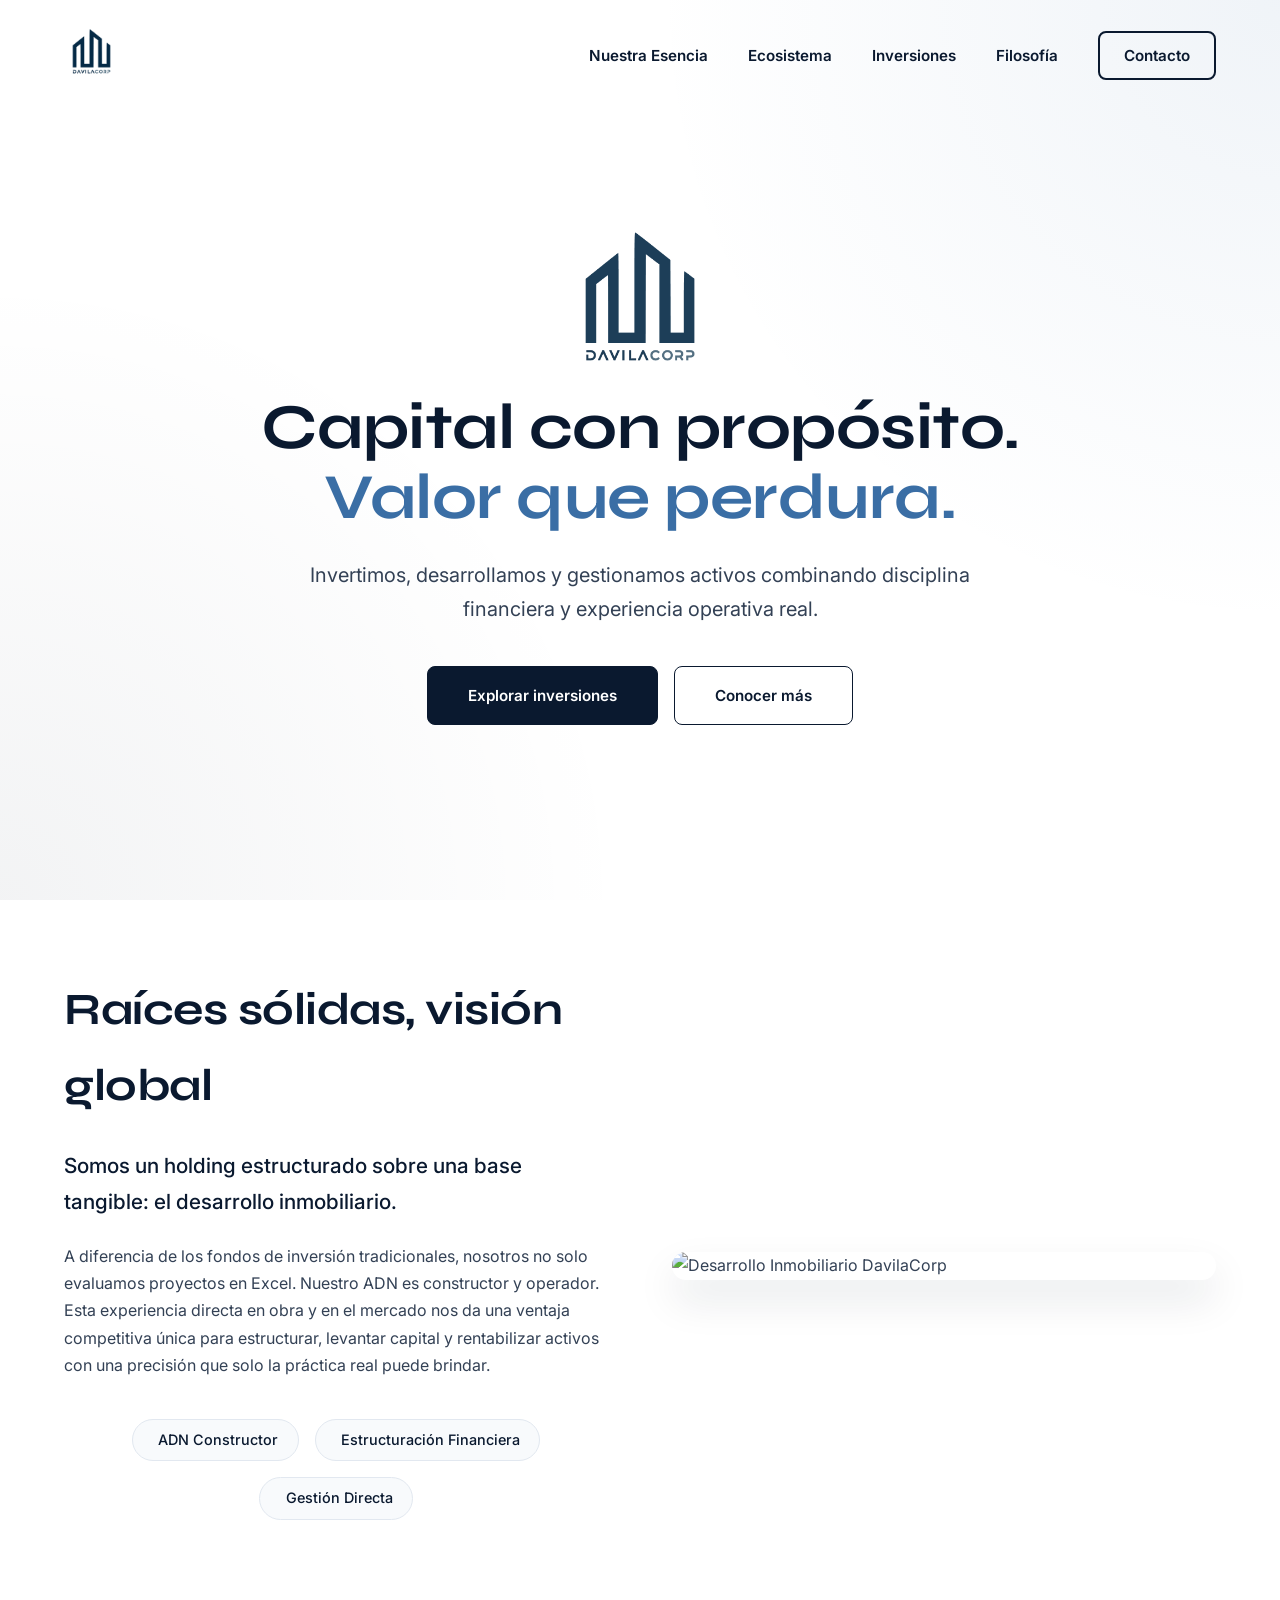
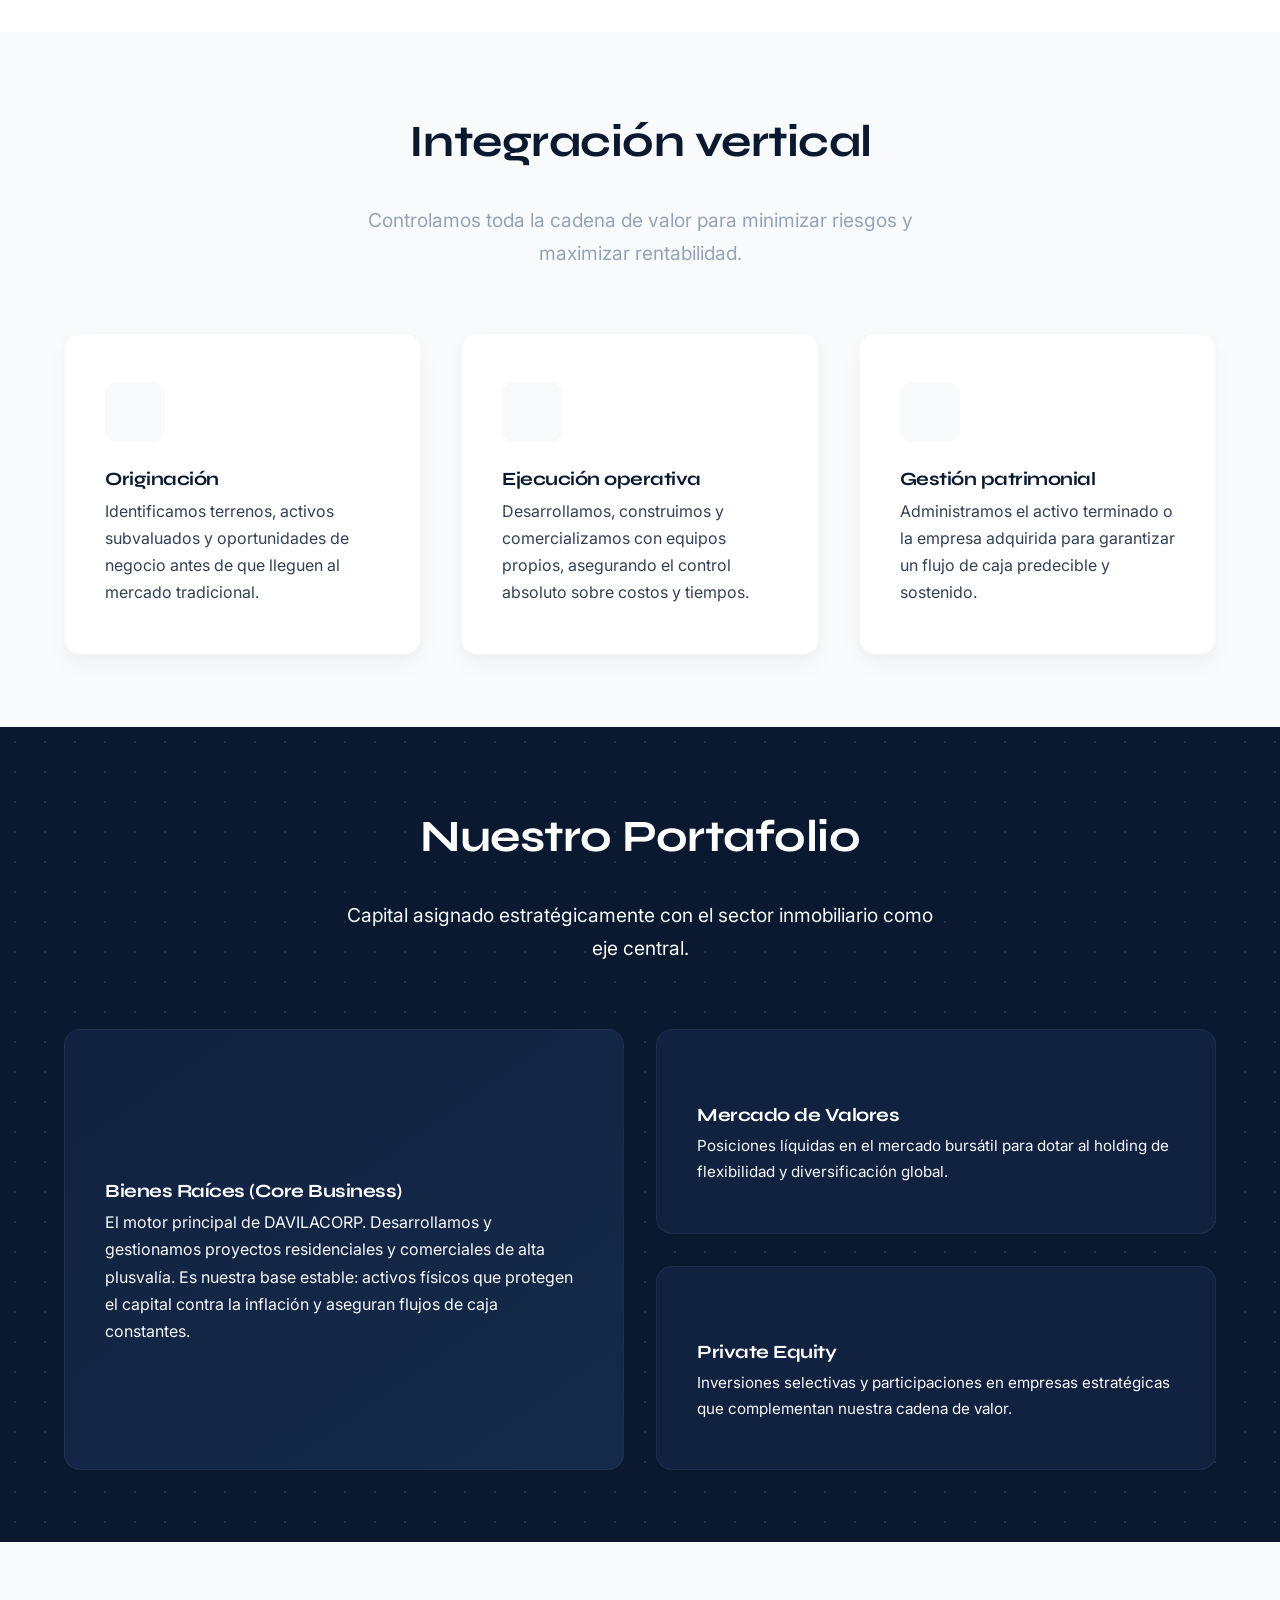
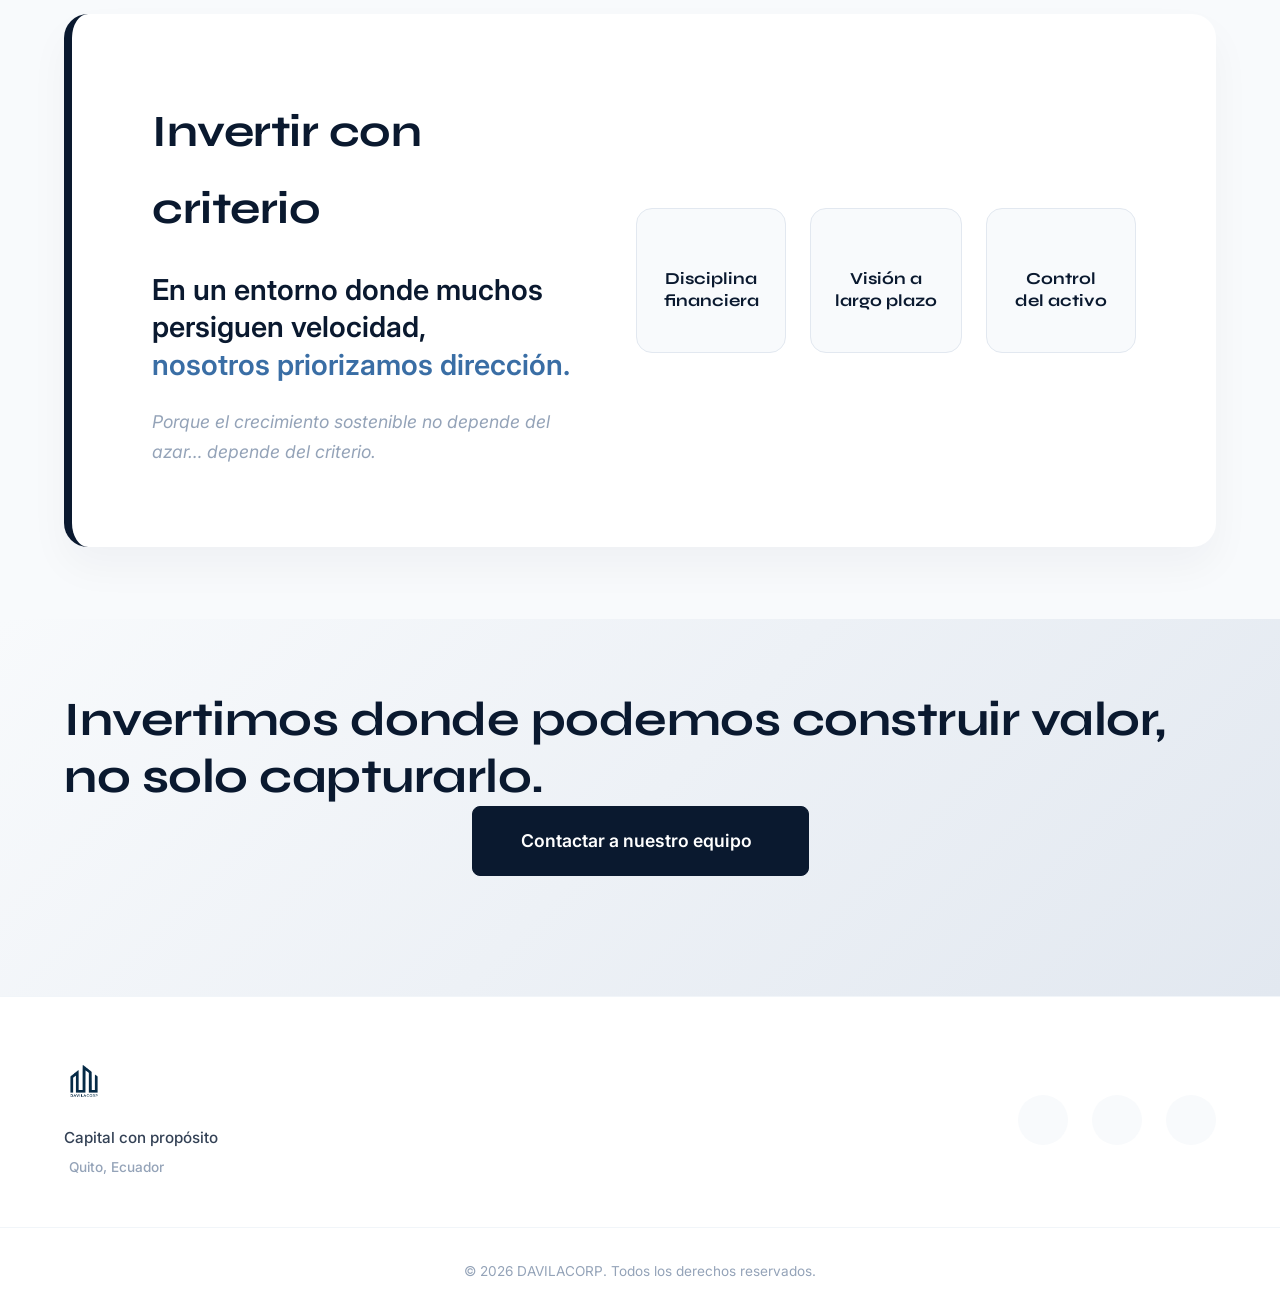
==== index.html @ 1ec1add9 "Add files via upload" ====
<!DOCTYPE html>
<html lang="es">
<head>
    <meta charset="UTF-8">
    <meta name="viewport" content="width=device-width, initial-width=1.0">
    <title>DAVILACORP | Capital con propósito</title>
    
    <link rel="icon" type="image/x-icon" href="assets/favicon.ico">
    <link rel="preconnect" href="https://fonts.googleapis.com">
    <link rel="preconnect" href="https://fonts.gstatic.com" crossorigin>
    <link href="https://fonts.googleapis.com/css2?family=Inter:wght@300;400;500&family=Syne:wght@500;600;700;800&display=swap" rel="stylesheet">
    <script src="https://unpkg.com/@phosphor-icons/web"></script>
    <link rel="stylesheet" href="css/style.css">
</head>
<body>

    <nav class="navbar" id="navbar">
        <div class="container nav-container">
            <a href="index.html" class="logo-link">
                <img src="assets/logo.png" alt="DAVILACORP Logo" class="nav-logo" id="nav-logo">
            </a>
            <ul class="nav-links">
                <li><a href="#esencia">Nuestra Esencia</a></li>
                <li><a href="#ecosistema">Ecosistema</a></li>
                <li><a href="#lineas">Inversiones</a></li>
                <li><a href="#filosofia">Filosofía</a></li>
                <li><a href="contacto.html" class="btn btn-nav-contact btn-small">Contacto</a></li>
            </ul>
            <div class="hamburger">
                <span></span><span></span><span></span>
            </div>
        </div>
    </nav>

    <header class="hero hero-gradient">
        <div class="container hero-content fade-in">
            <img src="assets/logo.png" alt="DAVILACORP" class="hero-logo">
            <h1>Capital con propósito.<br><span class="text-accent">Valor que perdura.</span></h1>
            <p class="subtitle">Invertimos, desarrollamos y gestionamos activos combinando disciplina financiera y experiencia operativa real.</p>
            <div class="hero-buttons">
                <a href="#lineas" class="btn btn-primary">Explorar inversiones</a>
                <a href="#esencia" class="btn btn-outline">Conocer más</a>
            </div>
        </div>
    </header>

    <section id="esencia" class="section">
        <div class="container fade-in">
            <div class="split-layout">
                <div class="text-content align-left">
                    <h2 class="section-title align-left">Raíces sólidas, visión global</h2>
                    <p class="lead-text">Somos un holding estructurado sobre una base tangible: el desarrollo inmobiliario.</p>
                    <p>A diferencia de los fondos de inversión tradicionales, nosotros no solo evaluamos proyectos en Excel. Nuestro ADN es constructor y operador.</p>
                    <p>Esta experiencia directa en obra y en el mercado nos da una ventaja competitiva única para estructurar, levantar capital y rentabilizar activos con una precisión que solo la práctica real puede brindar.</p>
                    <div class="expertise-tags justify-left mt-3">
                        <span><i class="ph ph-hard-hat"></i> ADN Constructor</span>
                        <span><i class="ph ph-chart-line-up"></i> Estructuración Financiera</span>
                        <span><i class="ph ph-handshake"></i> Gestión Directa</span>
                    </div>
                </div>
                <div class="image-wrapper">
                    <img src="https://images.unsplash.com/photo-1600596542815-ffad4c1539a9?ixlib=rb-4.0.3&auto=format&fit=crop&w=800&q=80" alt="Desarrollo Inmobiliario DavilaCorp">
                </div>
            </div>
        </div>
    </section>

    <section id="ecosistema" class="section bg-soft">
        <div class="container fade-in">
            <h2 class="section-title">Integración vertical</h2>
            <p class="section-intro">Controlamos toda la cadena de valor para minimizar riesgos y maximizar rentabilidad.</p>
            
            <div class="grid-3">
                <div class="card premium-card">
                    <div class="icon-wrapper"><i class="ph ph-map-trifold"></i></div>
                    <h3 class="fix-title">Originación</h3>
                    <p>Identificamos terrenos, activos subvaluados y oportunidades de negocio antes de que lleguen al mercado tradicional.</p>
                </div>
                <div class="card premium-card">
                    <div class="icon-wrapper"><i class="ph ph-crane"></i></div>
                    <h3 class="fix-title">Ejecución operativa</h3>
                    <p>Desarrollamos, construimos y comercializamos con equipos propios, asegurando el control absoluto sobre costos y tiempos.</p>
                </div>
                <div class="card premium-card">
                    <div class="icon-wrapper"><i class="ph ph-coins"></i></div>
                    <h3 class="fix-title">Gestión patrimonial</h3>
                    <p>Administramos el activo terminado o la empresa adquirida para garantizar un flujo de caja predecible y sostenido.</p>
                </div>
            </div>
        </div>
    </section>

    <section id="lineas" class="section bg-dark text-white pattern-bg">
        <div class="container fade-in">
            <h2 class="section-title text-white">Nuestro Portafolio</h2>
            <p class="section-intro text-bright">Capital asignado estratégicamente con el sector inmobiliario como eje central.</p>
            
            <div class="bento-grid">
                <div class="card glass-card bento-large flex-center-vertical">
                    <i class="ph ph-buildings card-icon-top text-accent" style="font-size: 4.5rem;"></i>
                    <h3 class="fix-title text-white">Bienes Raíces (Core Business)</h3>
                    <p class="text-bright">El motor principal de DAVILACORP. Desarrollamos y gestionamos proyectos residenciales y comerciales de alta plusvalía. Es nuestra base estable: activos físicos que protegen el capital contra la inflación y aseguran flujos de caja constantes.</p>
                </div>
                <div class="card glass-card">
                    <i class="ph ph-chart-polar card-icon-top"></i>
                    <h3 class="fix-title text-white">Mercado de Valores</h3>
                    <p class="text-bright" style="font-size: 0.95rem;">Posiciones líquidas en el mercado bursátil para dotar al holding de flexibilidad y diversificación global.</p>
                </div>
                <div class="card glass-card">
                    <i class="ph ph-briefcase card-icon-top"></i>
                    <h3 class="fix-title text-white">Private Equity</h3>
                    <p class="text-bright" style="font-size: 0.95rem;">Inversiones selectivas y participaciones en empresas estratégicas que complementan nuestra cadena de valor.</p>
                </div>
            </div>
        </div>
    </section>

    <section id="filosofia" class="section bg-soft">
        <div class="container fade-in">
            <div class="philosophy-wrapper">
                <div class="philosophy-content">
                    <h2 class="section-title align-left">Invertir con criterio</h2>
                    <p class="philosophy-main-text">En un entorno donde muchos persiguen velocidad,<br><span class="text-accent">nosotros priorizamos dirección.</span></p>
                    <p class="philosophy-sub-text">Porque el crecimiento sostenible no depende del azar… depende del criterio.</p>
                </div>
                <div class="philosophy-cards">
                    <div class="p-card">
                        <i class="ph ph-scales"></i>
                        <span>Disciplina<br>financiera</span>
                    </div>
                    <div class="p-card">
                        <i class="ph ph-binoculars"></i>
                        <span>Visión a<br>largo plazo</span>
                    </div>
                    <div class="p-card">
                        <i class="ph ph-faders"></i>
                        <span>Control<br>del activo</span>
                    </div>
                </div>
            </div>
        </div>
    </section>

    <section id="cta" class="section cta-gradient text-center">
        <div class="container fade-in">
            <h2 class="cta-phrase">Invertimos donde podemos construir valor,<br>no solo capturarlo.</h2>
            <div class="hero-buttons justify-center mt-4">
                <a href="contacto.html" class="btn btn-primary btn-large">Contactar a nuestro equipo <i class="ph ph-arrow-right"></i></a>
            </div>
        </div>
    </section>

    <footer class="footer">
        <div class="container footer-content">
            <div class="footer-brand">
                <img src="assets/logo.png" alt="DAVILACORP" class="footer-logo">
                <p>Capital con propósito</p>
                <p class="location"><i class="ph ph-map-pin"></i> Quito, Ecuador</p>
            </div>
            <div class="footer-social">
                <a href="https://www.linkedin.com/company/davila-corp" target="_blank" aria-label="LinkedIn"><i class="ph ph-linkedin-logo"></i></a>
                <a href="https://www.instagram.com/davilacorp.ec" target="_blank" aria-label="Instagram"><i class="ph ph-instagram-logo"></i></a>
                <a href="https://www.facebook.com/davilacorp" target="_blank" aria-label="Facebook"><i class="ph ph-facebook-logo"></i></a>
            </div>
        </div>
        <div class="footer-bottom">
            <p>&copy; 2026 DAVILACORP. Todos los derechos reservados.</p>
        </div>
    </footer>

    <script src="js/main.js"></script>
</body>
</html>
---- css/style.css ----
/* --- VARIABLES MODERNAS Y BASE --- */
:root {
    --navy-dark: #0A192F; 
    --navy-light: #112240;
    --accent: #3A6EA5; /* Azul elegante para detalles */
    --white: #FFFFFF;
    --bg-soft: #F8FAFC;
    --text-main: #334155;
    --text-light: #94A3B8;
    --transition: all 0.4s cubic-bezier(0.4, 0, 0.2, 1);
    
    --font-heading: 'Syne', sans-serif;
    --font-body: 'Inter', sans-serif;
}

* { margin: 0; padding: 0; box-sizing: border-box; }

body {
    font-family: var(--font-body);
    color: var(--text-main);
    line-height: 1.7;
    background-color: var(--white);
    overflow-x: hidden;
}

/* --- TIPOGRAFÍA --- */
h1, h2, h3 {
    font-family: var(--font-heading);
    color: var(--navy-dark);
    font-weight: 700;
    letter-spacing: -0.5px;
    overflow: visible !important;
}

h1 { font-size: 4rem; line-height: 1.1; margin-bottom: 1.5rem; }
.text-accent { color: var(--accent); }
h2.section-title { font-size: 2.8rem; margin-bottom: 1.5rem; text-align: center; }
.align-left { text-align: left !important; }
.section-intro { text-align: center; font-size: 1.2rem; margin-bottom: 4rem; color: var(--text-light); max-width: 600px; margin-left: auto; margin-right: auto;}
.text-bright { color: #F8FAFC !important; font-weight: 400; }

/* --- LAYOUT & BACKGROUNDS --- */
.container { width: 90%; max-width: 1200px; margin: 0 auto; }

/* AJUSTE DE ESPACIADO: Reducido de 7rem a 4.5rem para menos aire entre secciones */
.section { padding: 4.5rem 0; }

.bg-soft { background-color: var(--bg-soft); }
.bg-dark { background-color: var(--navy-dark); }
.text-white, .text-white h2, .text-white p { color: var(--white); }

.hero-gradient { background: radial-gradient(circle at top right, rgba(58, 110, 165, 0.08) 0%, transparent 40%), radial-gradient(circle at bottom left, rgba(10, 25, 47, 0.05) 0%, transparent 40%); }
.cta-gradient { background: linear-gradient(135deg, var(--bg-soft) 0%, #E2E8F0 100%); }
.pattern-bg { background-image: radial-gradient(rgba(255, 255, 255, 0.1) 1px, transparent 1px); background-size: 30px 30px; }

/* --- NAVEGACIÓN Y MENÚ DINÁMICO --- */
.navbar {
    position: fixed; top: 0; width: 100%;
    background: transparent;
    z-index: 1000; padding: 1.5rem 0;
    transition: var(--transition);
}

.nav-container { display: flex; justify-content: space-between; align-items: center; }
.nav-logo { height: 55px; transition: filter 0.3s ease; }
.nav-links { display: flex; list-style: none; align-items: center; gap: 2.5rem; }
.nav-links a { text-decoration: none; color: var(--navy-dark); font-weight: 600; font-size: 0.95rem; transition: var(--transition); }
.nav-links a:hover { color: var(--accent); }

/* Efecto al hacer Scroll */
.navbar.scrolled { background: var(--navy-dark); padding: 1rem 0; box-shadow: 0 4px 20px rgba(0,0,0,0.1); }
.navbar.scrolled .nav-links a { color: var(--white); }
.navbar.scrolled .nav-links a:hover { color: var(--accent); }
.navbar.scrolled .nav-logo { filter: brightness(0) invert(1); }

.solid-nav { background: var(--white) !important; border-bottom: 1px solid rgba(0,0,0,0.05); padding: 1rem 0;}

/* --- BOTONES --- */
.btn {
    display: inline-flex; align-items: center; justify-content: center; gap: 8px;
    padding: 1rem 2.5rem; text-decoration: none; font-weight: 600;
    font-size: 0.95rem; border-radius: 8px; transition: var(--transition); cursor: pointer;
}
.btn-small { padding: 0.6rem 1.5rem; }
.btn-large { padding: 1.2rem 3rem; font-size: 1.1rem; }
.btn-primary { background: var(--navy-dark); color: var(--white); border: 1px solid var(--navy-dark); }
.btn-primary:hover { background: var(--accent); border-color: var(--accent); transform: translateY(-2px); box-shadow: 0 10px 20px rgba(58, 110, 165, 0.2); }
.btn-outline { background: transparent; color: var(--navy-dark); border: 1px solid var(--navy-dark); }
.btn-outline:hover { background: var(--bg-soft); border-color: var(--text-light); }
.btn-block { width: 100%; }

/* --- NUEVO BOTÓN CONTACTO MENÚ BLINDADO --- */
/* Cuando el fondo es transparente o blanco (Contacto / Inicio Top) */
.btn-nav-contact {
    background: transparent !important;
    color: var(--navy-dark) !important;
    border: 2px solid var(--navy-dark) !important;
}
.btn-nav-contact:hover {
    background: var(--navy-dark) !important;
    color: var(--white) !important;
}

/* Cuando hacemos scroll en el index (Menú Oscuro) */
.navbar.scrolled .btn-nav-contact {
    background: var(--accent) !important;
    color: var(--white) !important;
    border-color: var(--accent) !important;
}
.navbar.scrolled .btn-nav-contact:hover {
    background: var(--white) !important;
    color: var(--navy-dark) !important;
    border-color: var(--white) !important;
}

/* --- HERO --- */
.hero { height: 100vh; display: flex; align-items: center; justify-content: center; text-align: center; padding-top: 90px; }
.hero-logo { height: 160px; max-width: 100%; object-fit: contain; margin-bottom: 0.5rem; opacity: 0.9; }
.hero .subtitle { font-size: 1.25rem; max-width: 700px; margin: 0 auto 2.5rem auto; color: var(--text-main); }
.hero-buttons { display: flex; gap: 1rem; justify-content: center; margin-bottom: 3rem; }

/* --- ESENCIA (Split Layout con Imagen) --- */
.split-layout { display: grid; grid-template-columns: 1fr 1fr; gap: 4rem; align-items: center; }
.lead-text { font-size: 1.3rem; font-weight: 500; color: var(--navy-dark); margin-bottom: 1.5rem; }
.justify-left { justify-content: flex-start; margin-left: 0; }
.mt-3 { margin-top: 2rem; }
.image-wrapper { border-radius: 16px; overflow: hidden; box-shadow: 0 20px 40px rgba(10, 25, 47, 0.1); }
.image-wrapper img { width: 100%; height: 100%; object-fit: cover; display: block; transition: transform 0.6s ease; }
.image-wrapper:hover img { transform: scale(1.05); }

/* --- TARJETAS --- */
.grid-3 { display: grid; grid-template-columns: repeat(auto-fit, minmax(300px, 1fr)); gap: 2.5rem; }
.card { padding: 3rem 2.5rem; border-radius: 16px; transition: var(--transition); }
.premium-card { background: var(--white); border: 1px solid rgba(0,0,0,0.03); box-shadow: 0 4px 6px rgba(0,0,0,0.02), 0 10px 25px rgba(0,0,0,0.03); }
.premium-card:hover { transform: translateY(-8px); box-shadow: 0 20px 40px rgba(10, 25, 47, 0.08); }
.icon-wrapper { width: 60px; height: 60px; background: var(--bg-soft); border-radius: 12px; display: flex; align-items: center; justify-content: center; margin-bottom: 1.5rem; }
.icon-wrapper i { font-size: 2rem; color: var(--accent); }
.glass-card { background: var(--navy-light); border: 1px solid rgba(255,255,255,0.05); }
.glass-card:hover { background: #172a4f; transform: translateY(-8px); }
.card-icon-top { font-size: 2.5rem; color: var(--accent); margin-bottom: 1.5rem; display: block; }
.fix-title { line-height: 1.4; padding-bottom: 5px; overflow: visible; }

/* Bento Grid */
.bento-grid { display: grid; grid-template-columns: 1fr 1fr; gap: 2rem; }
.bento-large { grid-row: span 2; background: linear-gradient(145deg, var(--navy-light) 0%, #152A4A 100%); display: flex; flex-direction: column; justify-content: center; }

/* --- BLOQUES DE TEXTO Y ETIQUETAS --- */
.expertise-tags { display: flex; justify-content: center; flex-wrap: wrap; gap: 1rem; margin: 2.5rem 0; }
.expertise-tags span { background: var(--bg-soft); padding: 0.5rem 1.2rem; border-radius: 50px; font-weight: 500; font-size: 0.9rem; display: flex; align-items: center; gap: 6px; color: var(--navy-dark); border: 1px solid #E2E8F0; }

/* --- FILOSOFÍA --- */
.philosophy-wrapper { display: flex; align-items: center; justify-content: space-between; gap: 4rem; background: var(--white); padding: 5rem; border-radius: 24px; box-shadow: 0 20px 40px rgba(10, 25, 47, 0.04); border-left: 8px solid var(--navy-dark); }
.philosophy-content { flex: 1; }
.philosophy-main-text { font-size: 1.8rem; font-weight: 600; line-height: 1.3; color: var(--navy-dark); margin-bottom: 1.5rem; }
.philosophy-sub-text { font-size: 1.1rem; color: var(--text-light); font-style: italic; }
.philosophy-cards { display: flex; gap: 1.5rem; }
.p-card { background: var(--bg-soft); padding: 2.5rem 1.5rem; border-radius: 16px; text-align: center; min-width: 150px; transition: var(--transition); border: 1px solid #E2E8F0; }
.p-card:hover { background: var(--navy-dark); transform: translateY(-10px); box-shadow: 0 15px 30px rgba(10, 25, 47, 0.15); }
.p-card:hover span, .p-card:hover i { color: var(--white); }
.p-card i { font-size: 2.8rem; color: var(--accent); margin-bottom: 1.2rem; display: block; transition: var(--transition); }
.p-card span { font-family: var(--font-heading); font-weight: 700; font-size: 1.05rem; line-height: 1.3; color: var(--navy-dark); display: block; transition: var(--transition); }
.cta-phrase { font-size: 3rem; line-height: 1.2; }

/* --- FORMULARIO DE CONTACTO --- */
.contact-section { padding-top: 140px; min-height: 80vh; }
.contact-container { display: grid; grid-template-columns: 1fr 1.2fr; gap: 5rem; align-items: start; }
.subtitle-contact { font-size: 1.2rem; margin-bottom: 3rem; }
.contact-details { margin-top: 2rem; display: flex; flex-direction: column; gap: 2rem; }
.detail-item { display: flex; align-items: flex-start; gap: 1rem; }
.detail-item i { font-size: 1.8rem; color: var(--accent); }
.form-grid { display: grid; grid-template-columns: 1fr 1fr; gap: 1.5rem; }
.form-group { margin-bottom: 1.5rem; }
.form-group label { display: block; margin-bottom: 0.5rem; font-weight: 500; font-size: 0.9rem; color: var(--navy-dark); }
.form-group input, .form-group select, .form-group textarea { width: 100%; padding: 1rem; border: 1px solid #CBD5E1; border-radius: 8px; font-family: inherit; background: var(--bg-soft); transition: var(--transition); }
.form-group input:focus, .form-group textarea:focus, .form-group select:focus { outline: none; border-color: var(--accent); background: var(--white); box-shadow: 0 0 0 4px rgba(58, 110, 165, 0.1); }
.contact-form { padding: 3rem; }

/* --- FOOTER --- */
.footer { background: var(--white); padding: 4rem 0 2rem; border-top: 1px solid #F1F5F9; }
.footer-content { display: flex; justify-content: space-between; align-items: center; margin-bottom: 3rem; flex-wrap: wrap; gap: 2rem; }
.footer-logo { height: 40px; margin-bottom: 1rem; }
.footer-brand p { font-weight: 500; font-size: 0.95rem; color: var(--text-main); }
.footer-brand .location { color: var(--text-light); font-size: 0.85rem; margin-top: 5px; display: flex; align-items: center; gap: 5px;}
.footer-social { display: flex; gap: 1.5rem; }
.footer-social a { display: flex; align-items: center; justify-content: center; width: 50px; height: 50px; background: var(--bg-soft); border-radius: 50%; color: var(--navy-dark); font-size: 1.8rem; transition: var(--transition); }
.footer-social a:hover { background: var(--accent); color: var(--white); transform: translateY(-3px); }
.footer-bottom { text-align: center; padding-top: 2rem; border-top: 1px solid #F1F5F9; font-size: 0.85rem; color: var(--text-light); }

/* --- ANIMACIONES --- */
.fade-in { opacity: 0; transform: translateY(30px); transition: opacity 0.8s ease-out, transform 0.8s ease-out; }
.fade-in.visible { opacity: 1; transform: translateY(0); }

/* --- RESPONSIVE (MÓVIL) --- */
.hamburger { display: none; cursor: pointer; flex-direction: column; gap: 5px; }
.hamburger span { display: block; width: 25px; height: 2px; background: var(--navy-dark); transition: 0.3s; }
.navbar.scrolled .hamburger span { background: var(--white); }

@media (max-width: 1024px) {
    .philosophy-wrapper { flex-direction: column; padding: 4rem 3rem; text-align: center; border-left: none; border-top: 8px solid var(--navy-dark); }
    .philosophy-content .align-left { text-align: center !important; }
    .philosophy-cards { flex-wrap: wrap; justify-content: center; width: 100%; }
    .p-card { flex: 1; min-width: 200px; }
}

@media (max-width: 992px) {
    .contact-container { grid-template-columns: 1fr; gap: 3rem; }
    .form-grid { grid-template-columns: 1fr; gap: 0; }
    .split-layout { grid-template-columns: 1fr; gap: 3rem; }
    h1 { font-size: 3rem; }
    .bento-grid { grid-template-columns: 1fr; }
    .bento-large { grid-row: span 1; }
}

@media (max-width: 768px) {
    h1 { font-size: 2.5rem; }
    .hero-buttons { flex-direction: column; }
    .hero-logo { height: 120px; }
    .nav-logo { height: 45px; }
    
    .nav-links { position: absolute; top: 100%; left: -100%; width: 100%; height: 100vh; background: var(--white); flex-direction: column; align-items: center; padding-top: 2rem; transition: 0.3s; border-top: 1px solid #E2E8F0; }
    .navbar.scrolled .nav-links { background: var(--navy-dark); border-color: rgba(255,255,255,0.1); }
    .nav-links.active { left: 0; }
    .hamburger { display: flex; }
    
    .p-card { min-width: 100%; }
    .philosophy-wrapper { padding: 3rem 1.5rem; }
    .footer-content { flex-direction: column; text-align: center; }
}
/* --- CORRECCIÓN RESPONSIVE PARA EL MENÚ DE CONTACTO --- */
@media (max-width: 768px) {
    .solid-nav .nav-links {
        position: static;
        left: 0;
        width: auto;
        height: auto;
        flex-direction: row;
        padding-top: 0;
        border: none;
        background: transparent;
    }
    
    /* Ajustamos un poco el tamaño del botón para que quepa bien junto al logo en pantallas pequeñas */
    .solid-nav .btn-nav-contact {
        padding: 0.4rem 0.8rem;
        font-size: 0.8rem;
    }
}
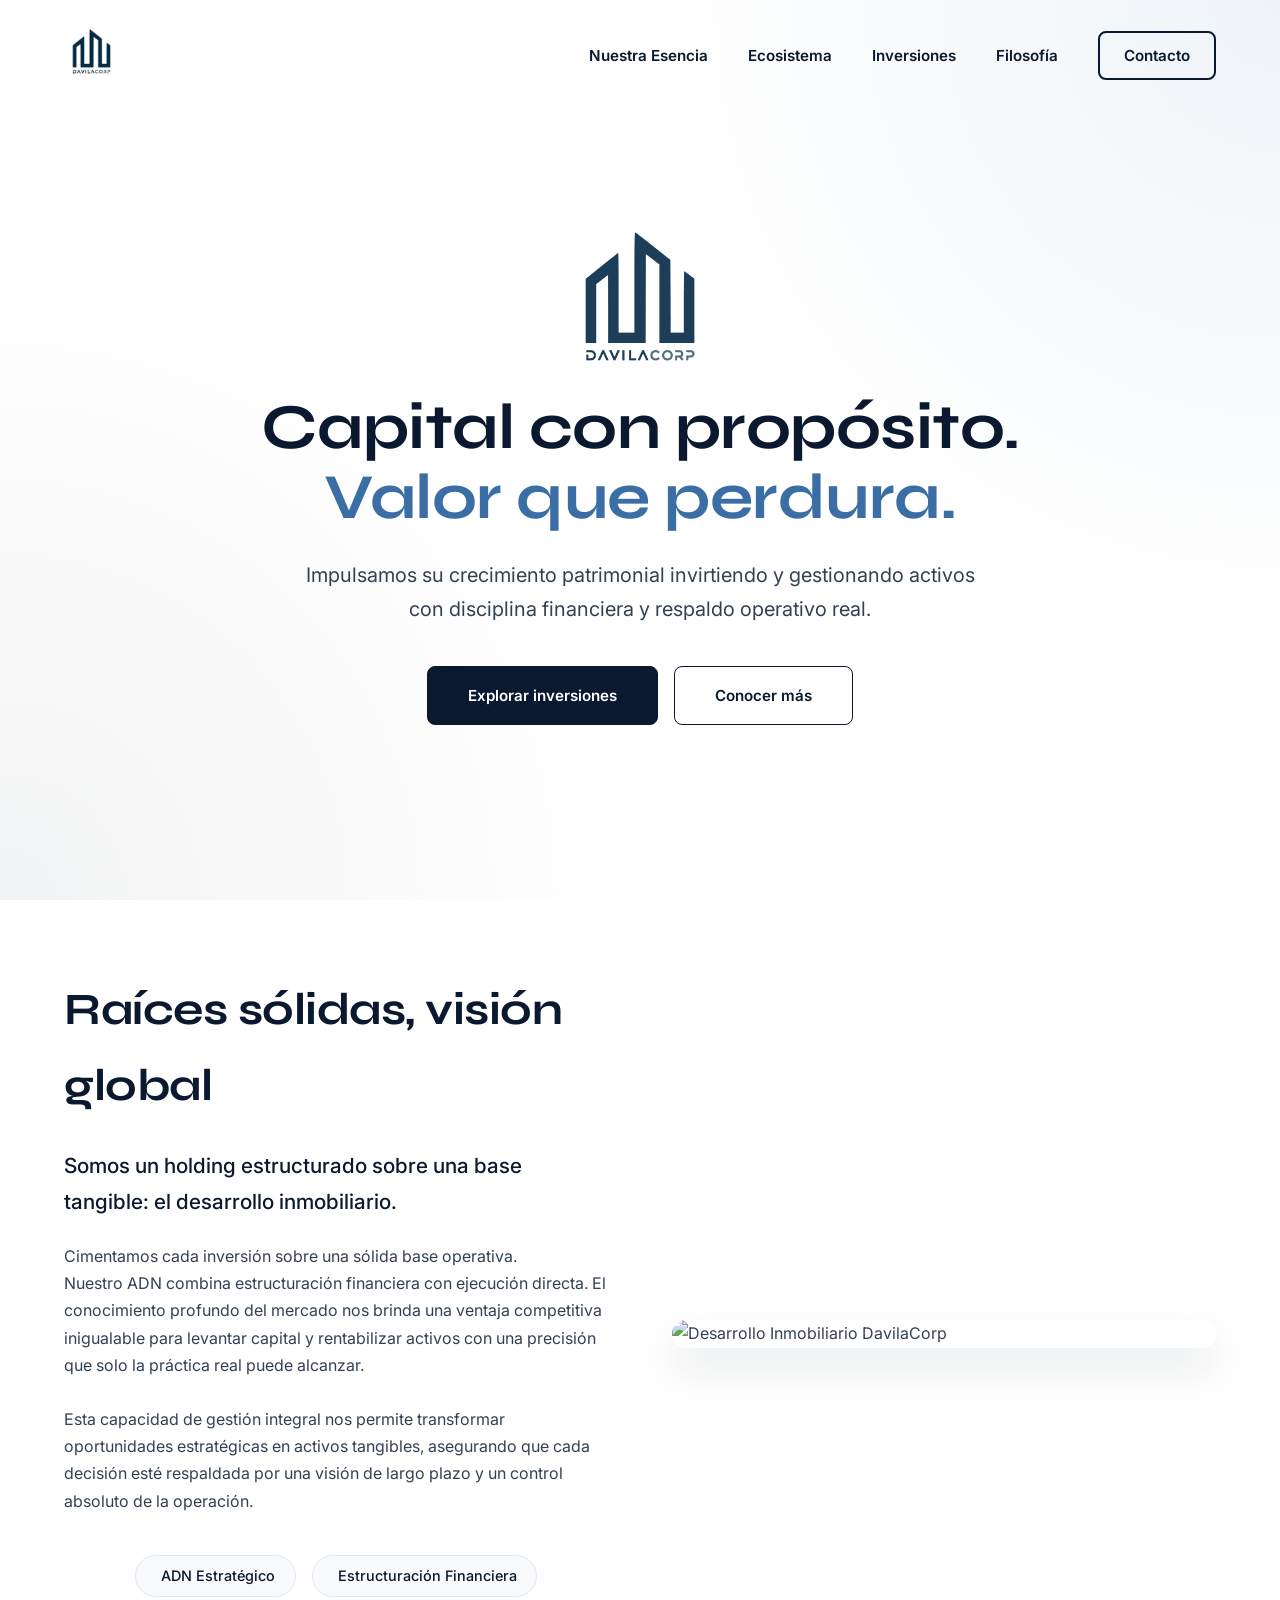
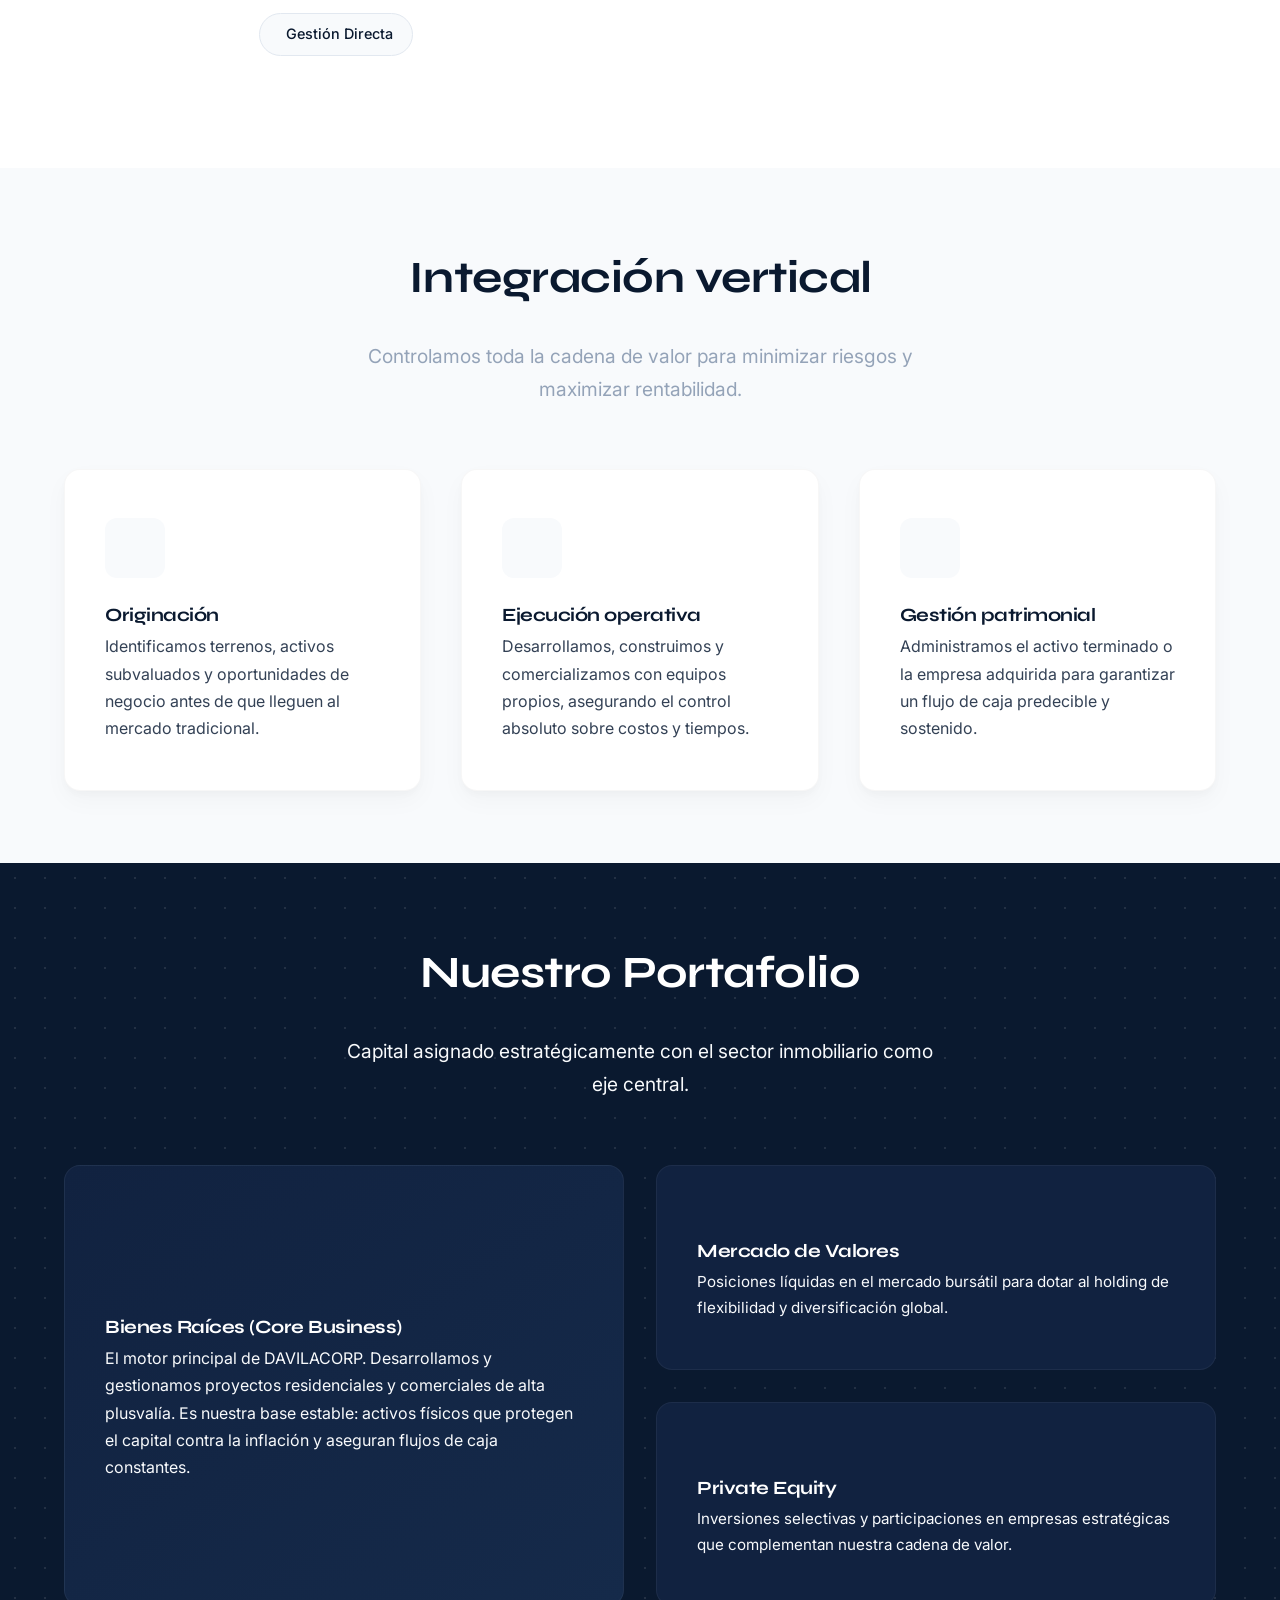
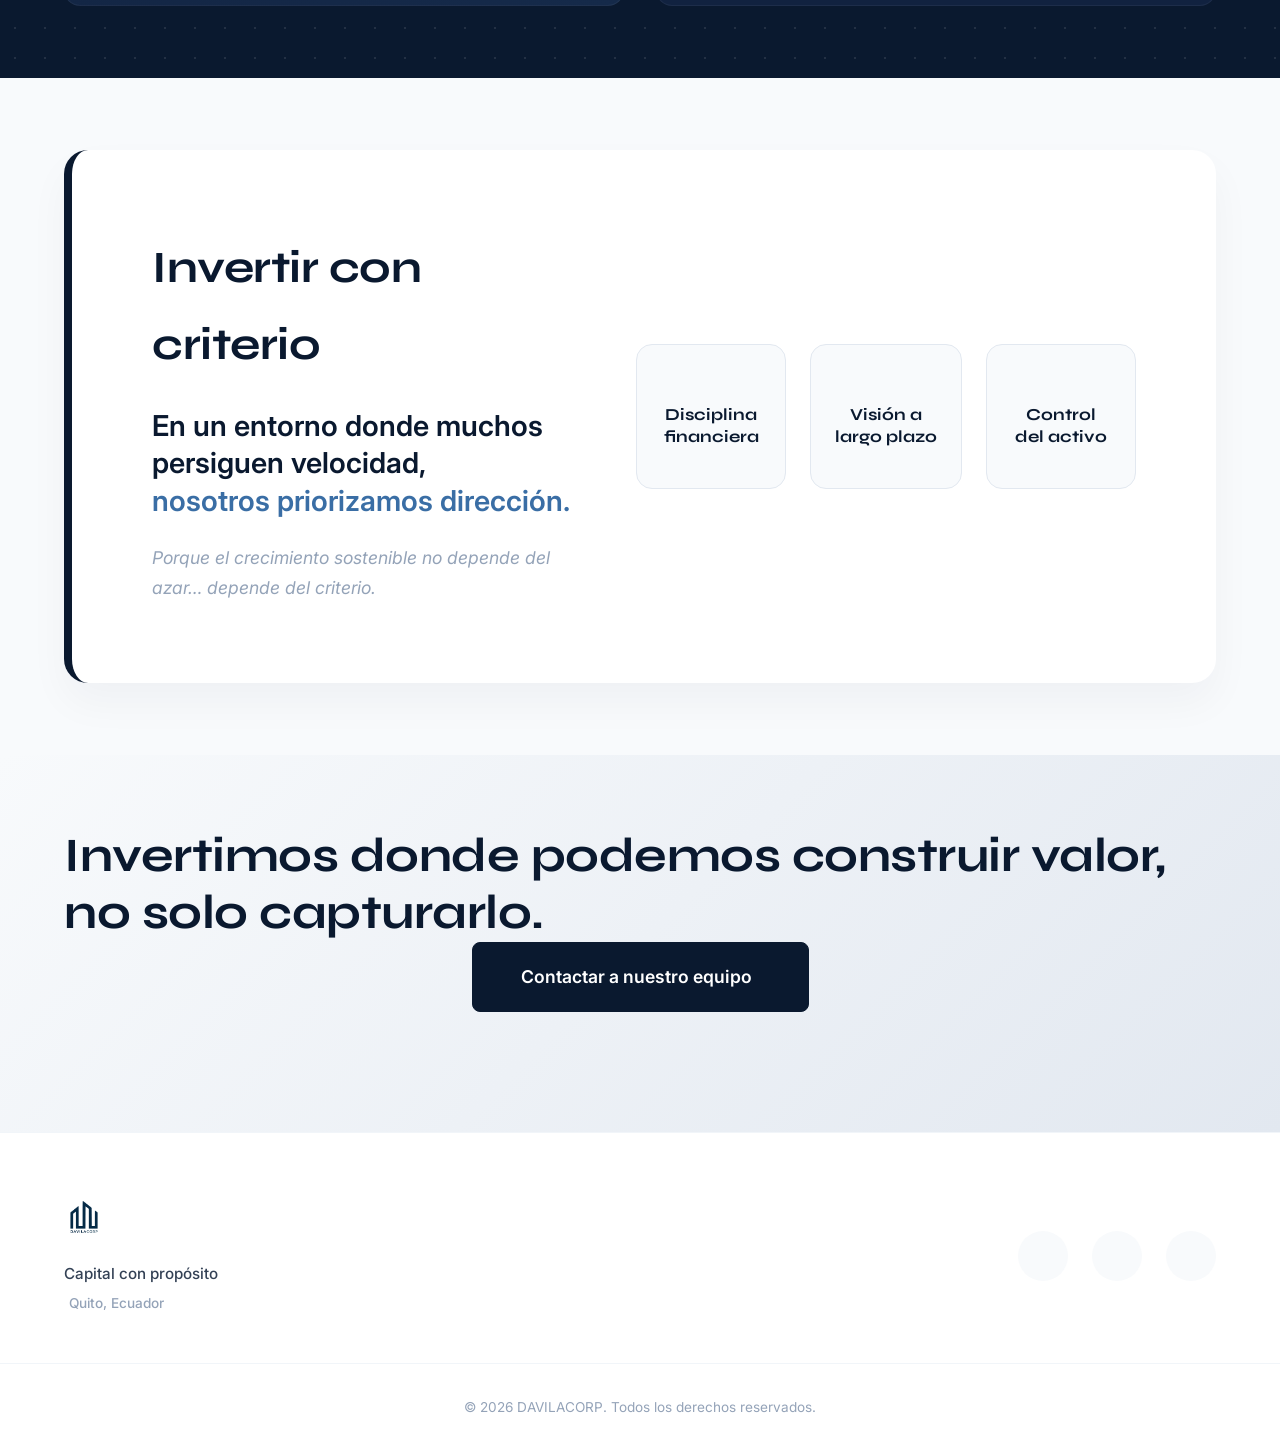
==== commit 01032dbf: "Add files via upload" ====
--- a/index.html
+++ b/index.html
@@ -2,9 +2,19 @@
 <html lang="es">
 <head>
     <meta charset="UTF-8">
-    <meta name="viewport" content="width=device-width, initial-width=1.0">
+    <meta name="viewport" content="width=device-width, initial-scale=1.0">
     <title>DAVILACORP | Capital con propósito</title>
     
+    <meta name="description" content="DAVILACORP es un holding de inversión en Ecuador especializado en desarrollo inmobiliario, gestión patrimonial y mercados de valores. Invierta con criterio.">
+    <meta name="keywords" content="Davilacorp, inversiones inmobiliarias Ecuador, holding de inversión, real estate Quito, gestión de activos">
+    <link rel="canonical" href="https://davilacorp.com/">
+
+    <meta property="og:title" content="DAVILACORP | Capital con propósito">
+    <meta property="og:description" content="Holding de inversión especializado en el sector inmobiliario y financiero en Ecuador.">
+    <meta property="og:image" content="https://davilacorp.com/assets/logo.png">
+    <meta property="og:url" content="https://davilacorp.com/">
+    <meta property="og:type" content="website">
+
     <link rel="icon" type="image/x-icon" href="assets/favicon.ico">
     <link rel="preconnect" href="https://fonts.googleapis.com">
     <link rel="preconnect" href="https://fonts.gstatic.com" crossorigin>
@@ -36,7 +46,7 @@
         <div class="container hero-content fade-in">
             <img src="assets/logo.png" alt="DAVILACORP" class="hero-logo">
             <h1>Capital con propósito.<br><span class="text-accent">Valor que perdura.</span></h1>
-            <p class="subtitle">Invertimos, desarrollamos y gestionamos activos combinando disciplina financiera y experiencia operativa real.</p>
+            <p class="subtitle">Impulsamos su crecimiento patrimonial invirtiendo y gestionando activos con disciplina financiera y respaldo operativo real.</p>
             <div class="hero-buttons">
                 <a href="#lineas" class="btn btn-primary">Explorar inversiones</a>
                 <a href="#esencia" class="btn btn-outline">Conocer más</a>
@@ -50,10 +60,12 @@
                 <div class="text-content align-left">
                     <h2 class="section-title align-left">Raíces sólidas, visión global</h2>
                     <p class="lead-text">Somos un holding estructurado sobre una base tangible: el desarrollo inmobiliario.</p>
-                    <p>A diferencia de los fondos de inversión tradicionales, nosotros no solo evaluamos proyectos en Excel. Nuestro ADN es constructor y operador.</p>
-                    <p>Esta experiencia directa en obra y en el mercado nos da una ventaja competitiva única para estructurar, levantar capital y rentabilizar activos con una precisión que solo la práctica real puede brindar.</p>
+                    <p>Cimentamos cada inversión sobre una sólida base operativa.</p>
+                    <p>Nuestro ADN combina estructuración financiera con ejecución directa. El conocimiento profundo del mercado nos brinda una ventaja competitiva inigualable para levantar capital y rentabilizar activos con una precisión que solo la práctica real puede alcanzar.</p>
+<br>
+		    <p>Esta capacidad de gestión integral nos permite transformar oportunidades estratégicas en activos tangibles, asegurando que cada decisión esté respaldada por una visión de largo plazo y un control absoluto de la operación.</p>
                     <div class="expertise-tags justify-left mt-3">
-                        <span><i class="ph ph-hard-hat"></i> ADN Constructor</span>
+                        <span><i class="ph ph-hard-hat"></i> ADN Estratégico</span>
                         <span><i class="ph ph-chart-line-up"></i> Estructuración Financiera</span>
                         <span><i class="ph ph-handshake"></i> Gestión Directa</span>
                     </div>
